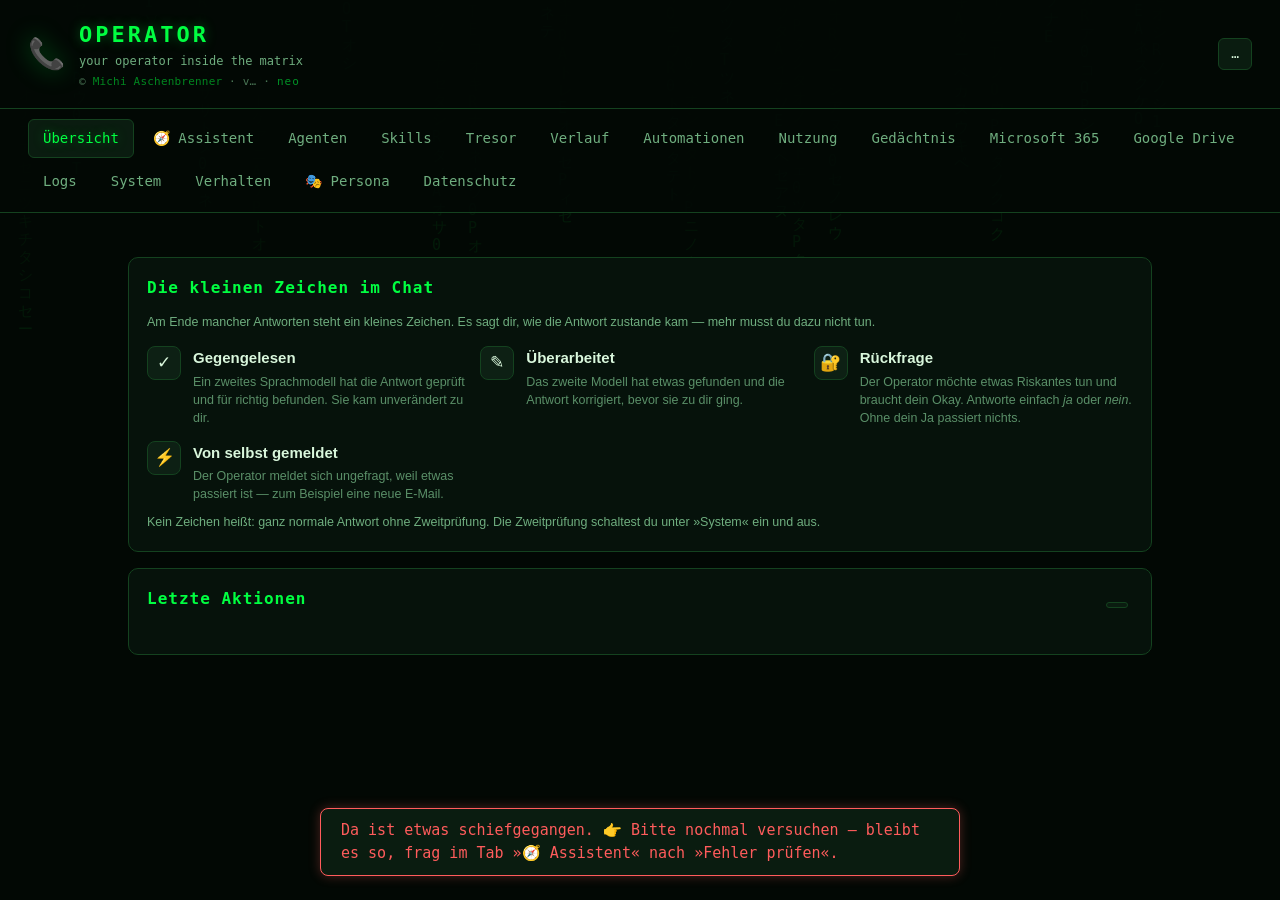
==== dashboard/static/index.html @ d124ad4a "1.8.4: Datenhygiene — Aufbewahrung + keine Gespraechsinhalte im Protokoll (#18) retention.py (stdlib" ====
<!DOCTYPE html>
<html lang="de">
<head>
<meta charset="utf-8">
<meta name="viewport" content="width=device-width, initial-scale=1">
<title>Operator Dashboard</title>
<link rel="stylesheet" href="style.css">
</head>
<body>
<canvas id="rain"></canvas>
<header>
  <div class="brand">
    <span class="logo">📞</span>
    <div><h1>Operator</h1><p class="sub">your operator inside the matrix</p>
      <p class="attribution" title="Urheber — fester Bestandteil dieser Software">© <strong>Michi Aschenbrenner</strong> · <span id="app-version">v…</span> · <span class="neo">neo</span></p></div>
  </div>
  <div id="listener-badge" class="badge">…</div>
</header>

<nav id="tabs">
  <button data-tab="overview" class="active">Übersicht</button>
  <button data-tab="assistant">🧭 Assistent</button>
  <button data-tab="agents">Agenten</button>
  <button data-tab="skills">Skills</button>
  <button data-tab="vault">Tresor</button>
  <button data-tab="sessions">Verlauf</button>
  <button data-tab="cron">Automationen</button>
  <button data-tab="usage">Nutzung</button>
  <button data-tab="memory">Gedächtnis</button>
  <button data-tab="m365">Microsoft 365</button>
  <button data-tab="google">Google Drive</button>
  <button data-tab="logs">Logs</button>
  <button data-tab="system">System</button>
  <button data-tab="verhalten">Verhalten</button>
  <button data-tab="persona">🎭 Persona</button>
  <button data-tab="privacy">Datenschutz</button>
</nav>

<main>
  <section id="tab-overview" class="tab active">
    <div id="update-banner"></div>
    <div class="tiles" id="overview-tiles"></div>
    <div class="card" id="marks-card">
      <h2>Die kleinen Zeichen im Chat</h2>
      <p class="small">Am Ende mancher Antworten steht ein kleines Zeichen. Es sagt dir, wie die
        Antwort zustande kam — mehr musst du dazu nicht tun.</p>
      <div class="marks">
        <div><span class="mark">✓</span><div><strong>Gegengelesen</strong>
          <span class="small">Ein zweites Sprachmodell hat die Antwort geprüft und für richtig
          befunden. Sie kam unverändert zu dir.</span></div></div>
        <div><span class="mark">✎</span><div><strong>Überarbeitet</strong>
          <span class="small">Das zweite Modell hat etwas gefunden und die Antwort korrigiert,
          bevor sie zu dir ging.</span></div></div>
        <div><span class="mark">🔐</span><div><strong>Rückfrage</strong>
          <span class="small">Der Operator möchte etwas Riskantes tun und braucht dein Okay.
          Antworte einfach <em>ja</em> oder <em>nein</em>. Ohne dein Ja passiert nichts.</span></div></div>
        <div><span class="mark">⚡</span><div><strong>Von selbst gemeldet</strong>
          <span class="small">Der Operator meldet sich ungefragt, weil etwas passiert ist —
          zum Beispiel eine neue E-Mail.</span></div></div>
      </div>
      <p class="small muted">Kein Zeichen heißt: ganz normale Antwort ohne Zweitprüfung.
        Die Zweitprüfung schaltest du unter »System« ein und aus.</p>
    </div>
    <div class="card"><div class="row-between"><h2>Letzte Aktionen</h2><span id="audit-integrity" class="pill"></span></div><div id="audit-list" class="mono small"></div></div>
  </section>

  <section id="tab-assistant" class="tab">
    <div class="card" style="display:flex;flex-direction:column;height:70vh;max-height:660px">
      <div class="row-between">
        <h2 style="margin:0">🧭 Einrichtungs-Assistent</h2>
        <button class="ghost" onclick="asstReset()">Neu starten</button>
      </div>
      <p class="hint" style="margin:4px 0 8px">Fragt, erklärt und richtet ein — auf Basis des Live-Zustands. Ändernde Aktionen führst du per Klick aus; Passwörter/Keys nur über sichere Formulare, nie im Chat.</p>
      <div id="asst-log" style="flex:1;overflow-y:auto;padding:4px 2px;display:flex;flex-direction:column;gap:10px"></div>
      <div style="display:flex;gap:8px;margin-top:10px">
        <input id="asst-input" placeholder="z. B. »prüf ob Kimi läuft« oder »veröffentliche coder«" onkeydown="if(event.key==='Enter')asstSend()" style="flex:1">
        <button class="primary" id="asst-send" onclick="asstSend()">Senden</button>
      </div>
    </div>
  </section>

  <section id="tab-agents" class="tab">
    <div class="row-between">
      <h2>Agenten</h2>
      <button class="primary" onclick="editAgent(null)">+ Neuer Agent</button>
    </div>
    <p class="hint">Agenten sind Spezial-Helfer deines Operators — einer recherchiert, einer
    schreibt Texte, einer kümmert sich um Server. Der Operator gibt Aufgaben automatisch an
    den passenden Helfer weiter. Mit <strong>„Als Bot veröffentlichen"</strong> bekommt ein
    Agent eine eigene Nummer im Matrix: Du kannst ihm dann direkt schreiben, wie einem
    eigenen Kontakt.</p>
    <div id="agent-list"></div>
    <div id="agent-editor" class="card hidden"></div>
  </section>

  <section id="tab-skills" class="tab">
    <div class="row-between">
      <h2>Skills</h2>
      <div style="display:flex;gap:8px">
        <button class="ghost" onclick="showSkillImport()">⬇ Aus URL importieren</button>
        <button class="primary" onclick="editSkill(null)">+ Neuer Skill</button></div>
    </div>
    <p class="hint">Ein Skill ist eine <strong>gespeicherte Fähigkeit</strong> — eine
    Schritt-für-Schritt-Anleitung, die dein Operator ab sofort beherrscht. Beispiel: „Pi-Status
    prüfen" oder „Wochenbericht schreiben". Das Beste: Dein Operator <strong>lernt selbst
    dazu</strong>. Bittest du ihn öfter um dasselbe, merkt er das und macht daraus einen Skill —
    entweder direkt (er sagt dir Bescheid) oder als Vorschlag hier unten, den du erst
    freigibst.<br><span class="small">Deine eigenen Skills sind geschützt: Was du hier anlegst
    oder bearbeitest, verändert der Operator nie von allein — er macht höchstens einen
    Verbesserungs-Vorschlag.</span></p>
    <div id="skill-proposals"></div>
    <div id="skill-import" class="card hidden"></div>
    <div id="skill-list"></div>
    <div id="skill-editor" class="card hidden"></div>
  </section>

  <section id="tab-vault" class="tab">
    <h2>Tresor</h2>
    <p class="hint">Hier bewahrst du Passwörter und Zugangsdaten für deinen Operator auf —
    <strong>verschlüsselt auf deinem Mac</strong>. Das Besondere: Dein Operator bekommt die
    Passwörter <strong>nie zu sehen</strong>. Er benutzt nur Platzhalter wie
    <span class="mono">{{tresor:name}}</span> — das echte Passwort wird erst im letzten
    Moment eingesetzt und sofort wieder aus allen Antworten und Protokollen entfernt.<br>
    <span class="small">Gesichert durch dein Master-Passwort (musst du nach jedem
    Mac-Neustart einmal eingeben) und einen Wiederherstellungsschlüssel für den Notfall.</span></p>
    <div id="vault-content"></div>
  </section>

  <section id="tab-m365" class="tab">
    <h2>Microsoft 365</h2>
    <div id="m365-content"></div>
    <pre id="m365-log" class="mono small hidden"></pre>
  </section>

  <section id="tab-google" class="tab">
    <h2>Google Drive</h2>
    <div id="google-content"></div>
  </section>

  <section id="tab-sessions" class="tab">
    <h2>Verlauf</h2>
    <p class="hint">Jede Antwort deines Operators wird hier gespeichert — mit Dauer und
    Verbrauch. Tippe einfach ein Wort ins Suchfeld, um alte Gespräche wiederzufinden.</p>
    <input type="text" id="sess-q" placeholder="Suche… (z. B. „Backup“ oder „Mail“)" oninput="loadSessions()">
    <div id="sess-list"></div>
  </section>

  <section id="tab-cron" class="tab">
    <div class="row-between"><h2>Automationen</h2>
      <button class="primary" onclick="editCron(null)">+ Neue Automation</button></div>
    <p class="hint">Dein Operator kann Dinge von allein tun — jeden Tag, jede Woche, wann du
    willst. Beispiel: „Jeden Morgen um 7: Fasse meine neuen Mails zusammen." Die Antwort
    kommt wie immer in deinen Matrix-Chat.<br>
    <span class="small">Der Zeitplan hat 5 Felder: Minute, Stunde, Tag, Monat, Wochentag.
    <span class="mono">0 7 * * *</span> heißt „jeden Tag um 7:00" ·
    <span class="mono">0 7 * * 1-5</span> heißt „Montag bis Freitag um 7:00" ·
    <span class="mono">*</span> heißt „egal/immer".</span></p>
    <div id="cron-list"></div>
    <div id="cron-editor" class="card hidden"></div>
    <div class="row-between" style="margin-top:22px"><h2>⚡ Ereignis-Regeln</h2>
      <button class="primary" onclick="editTrigger(null)">+ Neue Regel</button></div>
    <p class="hint">Dein Operator meldet sich <strong>von selbst</strong>, wenn etwas passiert —
    z. B. eine wichtige Mail eintrifft oder ein n8n-Workflow anschlägt. Eine Regel legt fest,
    welche Quelle das darf und was der Operator dann tun soll.<br>
    <span class="small">Anbindung: dein n8n (oder ein Skript) ruft
    <span class="mono">POST /api/trigger</span> mit <span class="mono">{source, summary}</span>
    und dem Dashboard-Token auf. Ohne passende aktive Regel wird nichts angenommen;
    max. 6 Ereignisse/Stunde je Quelle.</span></p>
    <div id="trigger-list"></div>
    <div id="trigger-editor" class="card hidden"></div>
  </section>

  <section id="tab-usage" class="tab">
    <h2>Nutzung</h2>
    <p class="hint">Dein Operator läuft über dein Claude-Abo — es kostet also <strong>nie extra
    Geld</strong>. Aber das Abo hat eine Mengen-Grenze, die sich etwa alle 5 Stunden erneuert.
    Hier siehst du, wie viel dein Operator davon verbraucht. Sind die Balken sehr hoch und
    Claude antwortet auch dir selbst langsamer, hilft: kurz warten.</p>
    <div class="tiles" id="usage-tiles"></div>
    <div class="card"><h2>Letzte 24 Stunden (Läufe je Stunde)</h2><div id="usage-24h"></div></div>
    <div class="card"><h2>Letzte 7 Tage (Läufe je Tag)</h2><div id="usage-7d"></div></div>
  </section>

  <section id="tab-memory" class="tab">
    <div class="row-between"><h2>Gedächtnis</h2></div>
    <p class="hint">Hier merkt sich dein Operator Fakten über dich — dauerhaft. Wenn du ihm
    im Chat etwas Wichtiges erzählst, speichert er es hier selbst ab. Du kannst auch direkt
    etwas eintragen oder Falsches löschen. Bei jeder Frage sucht er automatisch die
    passenden Fakten heraus.</p>
    <div class="card">
      <label>Neuen Fakt speichern (ein ganzer Satz, der für sich allein verständlich ist)</label>
      <input type="text" id="mem-new" placeholder="z. B.: Michis Lieblings-Editor ist VS Code">
      <button class="primary" onclick="addMemory()">Speichern</button>
    </div>
    <input type="text" id="mem-q" placeholder="Gedächtnis durchsuchen…" oninput="loadMemory()">
    <div id="mem-list"></div>
  </section>

  <section id="tab-logs" class="tab">
    <div class="row-between"><h2>Logs</h2>
      <div style="display:flex;gap:8px">
        <select id="log-file" onchange="loadLogs()"><option value="listener">Listener</option><option value="dashboard">Dashboard</option></select>
        <label class="switch"><input type="checkbox" id="log-errors" onchange="loadLogs()">nur Fehler</label>
      </div></div>
    <pre id="log-view" class="mono small">…</pre>
  </section>

  <section id="tab-system" class="tab">
    <h2>System</h2>
    <div class="card"><h2>Backups</h2>
      <p class="hint">Sichert Konfiguration, Agenten, Gedächtnis, Verlauf und verschlüsselte Tokens nach ~/OperatorBackups (ohne venv/Logs). Wiederherstellung entpackt zur Prüfung — überschreibt nie automatisch.<br>
      <span class="small">Der <strong>Passwort-Tresor ist voll portabel</strong> (Master-Passwort genügt). Die Dienst-Anbindungen (Google/M365/n8n/Matrix) hängen bewusst am Schlüsselbund und werden auf einem neuen Mac in wenigen Klicks neu verbunden — das schützt deine Tokens.</span></p>
      <button class="primary" onclick="createBackup()">Backup jetzt erstellen</button>
      <div id="backup-list" style="margin-top:12px"></div></div>
    <div class="card"><h2>n8n verbinden</h2>
      <p class="hint">Wenn du einen <strong>n8n-Server</strong> hast (deine Automatisierungs-Zentrale),
      kann dein Operator ihn direkt steuern: Workflows ansehen, ein- und ausschalten, Läufe und
      Fehler prüfen, Webhooks anstoßen. Nur zwei Angaben nötig — den API-Key erzeugst du in n8n
      unter <span class="mono">Settings › n8n API › Create an API key</span>.</p>
      <div id="n8n-content"></div></div>
    <div class="card"><h2>Modelle &amp; Provider</h2>
      <p class="hint">Standard ist <strong>Claude</strong> (dein Abo, voller Werkzeugkasten). Zusätzlich
      kannst du <strong>andere Sprachmodelle</strong> anbinden — einzelne Agenten nutzen sie dann für
      Text/Recherche (ohne Werkzeuge): <strong>Ollama</strong> (lokal, privat), <strong>OpenAI</strong>,
      <strong>Azure</strong>. Optional ein <strong>Claude-API-Key</strong> als automatische Reserve, wenn
      das Abo am Limit ist.</p>
      <div id="models-content"></div></div>
    <div class="card"><h2>MCP-Server</h2>
      <p class="hint">⚠️ MCP-Server sind Programme mit eigenen Rechten, die dein Operator als Werkzeuge nutzen kann. Nur Quellen hinzufügen, denen du vertraust.</p>
      <div id="mcp-list"></div>
      <div style="display:grid;grid-template-columns:1fr 1fr;gap:10px;margin-top:10px">
        <div><label>Name</label><input type="text" id="mcp-name"></div>
        <div><label>Kommando ODER URL</label><input type="text" id="mcp-target" placeholder="npx server-xyz  |  https://…"></div>
      </div>
      <button class="ghost" onclick="addMcp()">MCP-Server hinzufügen</button></div>
  </section>

  <section id="tab-verhalten" class="tab">
    <h2>Verhalten des Operators</h2>
    <p class="hint">Wird bei jeder Nachricht frisch geladen — Änderungen wirken sofort. Vor jedem Speichern wird ein Backup (.bak) angelegt.</p>
    <textarea id="verhalten-text" rows="24" class="mono"></textarea>
    <button class="primary" onclick="saveVerhalten()">Speichern</button>
  </section>

  <section id="tab-persona" class="tab">
    <h2>🎭 Persona & Profil</h2>
    <p class="hint">Hier bestimmst du, <strong>wie</strong> dein Operator auftritt und <strong>wen</strong> er bedient.
      Alles ist sichtbar, jederzeit änderbar und löschbar — nichts Verstecktes. Wirkt ab der nächsten Nachricht.</p>
    <div style="display:grid;grid-template-columns:1fr 1fr;gap:16px">
      <div class="card" style="padding:14px 16px">
        <strong>Auftreten des Operators</strong>
        <div style="display:grid;grid-template-columns:1fr 1fr;gap:8px;margin-top:8px">
          <div><label>Name</label><input id="pn-name"></div>
          <div><label>Geschlechts-Präsentation</label><select id="pn-gender"></select></div>
          <div><label>Ton</label><select id="pn-tone"></select></div>
          <div><label>Ansprache</label><select id="pn-formality"></select></div>
          <div><label>Humor</label><select id="pn-humor"></select></div>
          <div><label>Antwortlänge</label><select id="pn-verbosity"></select></div>
        </div>
        <label class="switch" style="margin-top:8px"><input type="checkbox" id="pn-emoji"> Emojis verwenden</label>
        <label style="margin-top:8px">In einem Satz: So soll sich dein Operator anfühlen</label>
        <textarea id="pn-soul" rows="2" placeholder="z. B. ruhig, klar, mit trockenem Humor"></textarea>
        <button class="primary" style="margin-top:10px" onclick="savePersona()">Persona speichern</button>
      </div>
      <div class="card" style="padding:14px 16px">
        <strong>Über dich (Profil)</strong>
        <div style="display:grid;grid-template-columns:1fr 1fr;gap:8px;margin-top:8px">
          <div><label>Wie soll ich dich ansprechen?</label><input id="pf-name"></div>
          <div><label>Pronomen</label><input id="pf-pronouns" placeholder="z. B. er/ihm"></div>
          <div><label>Rolle</label><input id="pf-role"></div>
          <div><label>Sprache</label><input id="pf-language"></div>
        </div>
        <label>Kontext (woran arbeitest du?)</label><input id="pf-work">
        <label>Interessen (mit Komma)</label><input id="pf-interests">
        <label>Wie magst du die Kommunikation?</label><input id="pf-comm" placeholder="z. B. kurz & direkt, keine Floskeln">
        <label>Grenzen — was soll ich NIE tun? (mit Komma)</label><input id="pf-boundaries">
        <div style="display:flex;gap:10px;margin-top:10px">
          <button class="primary" onclick="saveProfil()">Profil speichern</button>
          <button class="ghost" onclick="deleteProfil()">Profil löschen</button>
        </div>
      </div>
    </div>
    <div class="card" style="padding:14px 16px;margin-top:16px">
      <strong>🔎 So klingt dein Operator</strong>
      <p class="hint" style="margin:4px 0">Genau dieser Text fließt in den Prompt — nichts darüber hinaus.</p>
      <pre id="pn-preview" class="mono" style="white-space:pre-wrap;background:#0009;padding:10px;border-radius:6px;margin:0">(noch nichts gesetzt)</pre>
    </div>
  </section>

  <section id="tab-privacy" class="tab">
    <h2>Datenschutz — was liegt wo?</h2>
    <div id="pii-box"></div>
    <div class="card" id="retention-card">
      <h2>Wie lange bleiben deine Daten?</h2>
      <p class="small">Alles bleibt auf deinem Rechner — und wird automatisch gelöscht, sobald
        es nicht mehr gebraucht wird. Du musst dich um nichts kümmern.</p>
      <div id="retention-list"></div>
      <div class="row" style="margin-top:12px;gap:10px">
        <button class="ghost" onclick="retentionNow()">Jetzt aufräumen</button>
        <button class="ghost" onclick="retentionExport()">Meine Daten exportieren</button>
        <button class="danger" onclick="retentionWipe()">Verlauf komplett löschen</button>
      </div>
      <p class="small muted" id="retention-last"></p>
    </div>
    <div id="privacy-tables"></div>
  </section>
</main>
<div id="toast" class="hidden"></div>
<script src="app.js"></script>
</body>
</html>
---- dashboard/static/style.css ----
/* Operator — Matrix-Design (grün auf schwarz, Terminal-Glow, Code-Regen) */
:root {
  --bg: #030905; --panel: #06120b; --panel2: #0a1c10; --border: #14421f;
  --text: #d9f7dc; --muted: #6fae7f; --accent: #00ff41; --accent-dim: #00c92e;
  --green: #00ff41; --amber: #ffd166; --red: #ff5c5c;
  --glow: 0 0 12px rgba(0, 255, 65, .35);
}
* { box-sizing: border-box; margin: 0; }
body { background: var(--bg); color: var(--text); font: 15px/1.55 -apple-system, "Segoe UI", sans-serif; }
#rain { position: fixed; inset: 0; z-index: -1; opacity: .07; }
header { display: flex; justify-content: space-between; align-items: center; padding: 18px 28px; border-bottom: 1px solid var(--border); background: rgba(3, 9, 5, .82); }
.brand { display: flex; gap: 14px; align-items: center; }
.logo { font-size: 30px; filter: drop-shadow(var(--glow)); }
h1 { font-size: 22px; letter-spacing: 3px; font-family: ui-monospace, "SF Mono", Menlo, monospace; color: var(--accent); text-shadow: var(--glow); text-transform: uppercase; }
.sub { color: var(--muted); font-size: 12px; font-family: ui-monospace, Menlo, monospace; }
h2 { font-size: 16px; margin-bottom: 12px; font-family: ui-monospace, Menlo, monospace; letter-spacing: 1px; color: var(--accent); }
nav { display: flex; gap: 4px; padding: 10px 28px; border-bottom: 1px solid var(--border); flex-wrap: wrap; background: rgba(3, 9, 5, .82); }
nav button { background: none; border: 1px solid transparent; color: var(--muted); padding: 8px 14px; border-radius: 6px; cursor: pointer; font-size: 14px; font-family: ui-monospace, Menlo, monospace; }
nav button.active { background: var(--panel2); color: var(--accent); border-color: var(--border); text-shadow: var(--glow); }
nav button:hover { color: var(--text); }
main { padding: 24px 28px; max-width: 1080px; margin: 0 auto; }
.tab { display: none; }
.tab.active { display: block; animation: fadein .25s ease; }
@keyframes fadein { from { opacity: 0; transform: translateY(4px); } to { opacity: 1; } }
.tiles { display: grid; grid-template-columns: repeat(auto-fill, minmax(220px, 1fr)); gap: 14px; margin-bottom: 20px; }
.tile { background: var(--panel); border: 1px solid var(--border); border-radius: 10px; padding: 16px; }
.tile .k { font-size: 26px; font-weight: 700; font-family: ui-monospace, Menlo, monospace; color: var(--accent); text-shadow: var(--glow); }
.tile .l { color: var(--muted); font-size: 13px; }
.tile.ok { border-left: 3px solid var(--green); }
.tile.warn { border-left: 3px solid var(--amber); }
.tile.err { border-left: 3px solid var(--red); }
.tile.err .k { color: var(--red); text-shadow: 0 0 12px rgba(255, 92, 92, .4); }
.card { background: var(--panel); border: 1px solid var(--border); border-radius: 10px; padding: 18px; margin-bottom: 16px; }
.badge { padding: 5px 12px; border-radius: 6px; font-size: 13px; background: var(--panel2); border: 1px solid var(--border); font-family: ui-monospace, Menlo, monospace; }
.badge.ok { color: var(--green); text-shadow: var(--glow); }
.badge.err { color: var(--red); }
.row-between { display: flex; justify-content: space-between; align-items: center; margin-bottom: 12px; }
.agent-row { display: flex; justify-content: space-between; align-items: center; background: var(--panel); border: 1px solid var(--border); border-radius: 10px; padding: 14px 18px; margin-bottom: 10px; }
.agent-row:hover { border-color: var(--accent-dim); }
.agent-row .meta { color: var(--muted); font-size: 13px; }
.pill { display: inline-block; background: var(--panel2); border: 1px solid var(--border); border-radius: 4px; padding: 2px 10px; font-size: 12px; margin-right: 5px; color: var(--muted); font-family: ui-monospace, Menlo, monospace; }
.pill.model { color: var(--accent); }
.pill.published { color: var(--green); }
button { font: inherit; }
.primary { background: var(--accent); color: #021204; border: none; padding: 10px 20px; border-radius: 6px; cursor: pointer; font-weight: 700; font-family: ui-monospace, Menlo, monospace; box-shadow: var(--glow); }
.primary:hover { background: #4dff7c; }
.ghost { background: var(--panel2); color: var(--text); border: 1px solid var(--border); padding: 8px 14px; border-radius: 6px; cursor: pointer; }
.ghost:hover { border-color: var(--accent-dim); color: var(--accent); }
.danger { background: none; border: 1px solid var(--red); color: var(--red); padding: 8px 14px; border-radius: 6px; cursor: pointer; }
input[type=text], input[type=password], textarea, select { width: 100%; background: #04100a; color: var(--text); border: 1px solid var(--border); border-radius: 6px; padding: 10px 12px; font: inherit; margin: 4px 0 12px; caret-color: var(--accent); }
input:focus, textarea:focus, select:focus { outline: none; border-color: var(--accent-dim); box-shadow: 0 0 8px rgba(0, 255, 65, .2); }
label { color: var(--muted); font-size: 13px; }
.mono { font-family: ui-monospace, "SF Mono", Menlo, monospace; font-size: 13px; }
.small { font-size: 12.5px; color: var(--muted); }
.hidden { display: none !important; }
.hint { color: var(--muted); font-size: 13.5px; margin-bottom: 10px; line-height: 1.6; }
.stepbox { background: var(--panel2); border: 1px solid var(--border); border-left: 3px solid var(--accent); border-radius: 8px; padding: 14px 18px; margin: 10px 0 16px; }
.stepbox .stepline { display: flex; gap: 12px; margin: 8px 0; align-items: baseline; }
.stepbox .num { color: var(--accent); font-family: ui-monospace, Menlo, monospace; font-weight: 700; text-shadow: var(--glow); min-width: 22px; }
.svc { display: flex; justify-content: space-between; align-items: center; padding: 12px 0; border-bottom: 1px solid var(--border); }
.svc:last-child { border-bottom: none; }
.svc .name { font-weight: 600; }
.svc .note { color: var(--muted); font-size: 12px; }
.toggles { display: flex; gap: 18px; }
.switch { display: flex; align-items: center; gap: 7px; font-size: 13px; color: var(--muted); cursor: pointer; }
.switch input { appearance: none; width: 38px; height: 22px; background: #04100a; border: 1px solid var(--border); border-radius: 99px; position: relative; cursor: pointer; transition: .15s; }
.switch input:checked { background: var(--accent-dim); box-shadow: var(--glow); }
.switch input::after { content: ""; position: absolute; top: 2px; left: 2px; width: 16px; height: 16px; border-radius: 50%; background: #9fdcae; transition: .15s; }
.switch input:checked::after { left: 18px; background: #021204; }
.switch input:disabled { opacity: .3; cursor: not-allowed; }
.steps li { margin: 8px 0 8px 6px; }
#toast { position: fixed; bottom: 24px; left: 50%; transform: translateX(-50%); background: var(--panel2); border: 1px solid var(--accent-dim); box-shadow: var(--glow); padding: 10px 20px; border-radius: 8px; z-index: 9; font-family: ui-monospace, Menlo, monospace; }
#toast.err { border-color: var(--red); color: var(--red); box-shadow: 0 0 12px rgba(255, 92, 92, .3); }
pre { background: #020803; border: 1px solid var(--border); border-radius: 8px; padding: 14px; overflow-x: auto; white-space: pre-wrap; color: #8fd99b; font-family: ui-monospace, Menlo, monospace; }
a { color: var(--accent); }
table.kv { width: 100%; border-collapse: collapse; }
table.kv td { padding: 6px 8px; border-bottom: 1px solid var(--border); vertical-align: top; }
table.kv td:first-child { color: var(--muted); width: 40%; }
svg rect { fill: var(--accent); }
.ascii-banner { text-align: center; padding: 18px 0 8px; animation: banner-in .4s ease; }
.ascii-banner pre { display: inline-block; text-align: left; background: none; border: none; font-size: 14px; line-height: 1.15; padding: 0; overflow: visible; }
.ascii-banner.ok pre { color: var(--accent); text-shadow: 0 0 14px rgba(0, 255, 65, .55); }
.ascii-banner.err pre { color: var(--red); text-shadow: 0 0 14px rgba(255, 92, 92, .55); }
.ascii-banner .cursor { display: inline-block; animation: blink 1s steps(1) infinite; }
.ascii-banner.ok .cursor { color: var(--accent); }
.ascii-banner.err .cursor { color: var(--red); }
@keyframes blink { 50% { opacity: 0; } }
@keyframes banner-in { from { opacity: 0; transform: scale(.92); } to { opacity: 1; } }

/* Tresor: Notfall-Kit */
.kit-key {
  font-size: 22px;
  letter-spacing: 2px;
  text-align: center;
  padding: 18px;
  margin: 12px 0;
  border: 1px dashed var(--accent);
  border-radius: 8px;
  color: var(--accent);
  text-shadow: 0 0 8px rgba(0, 255, 65, 0.5);
  user-select: all;
}

/* Urheber-Kennzeichnung (fester Bestandteil, nicht entfernen) */
.attribution { color: var(--muted); opacity: .66; font-size: 11px; margin-top: 2px;
  font-family: ui-monospace, Menlo, monospace; letter-spacing: .2px; font-weight: 300; }
.attribution strong { color: var(--accent-dim); font-weight: 400; }
.attribution .neo { color: var(--accent); opacity: .85; font-weight: 400; letter-spacing: 1px; }

/* Zeichen-Legende auf der Übersicht (v1.8.1) */
#marks-card .marks { display:grid; grid-template-columns:repeat(auto-fit,minmax(260px,1fr)); gap:14px; margin:14px 0 10px }
#marks-card .marks > div { display:flex; gap:12px; align-items:flex-start }
#marks-card .mark { flex:0 0 34px; height:34px; display:grid; place-items:center; font-size:17px;
  border:1px solid var(--border); border-radius:8px; background:rgba(120,255,170,.06) }
#marks-card .marks strong { display:block; margin-bottom:3px }
#marks-card .marks .small { display:block; line-height:1.45; opacity:.8 }
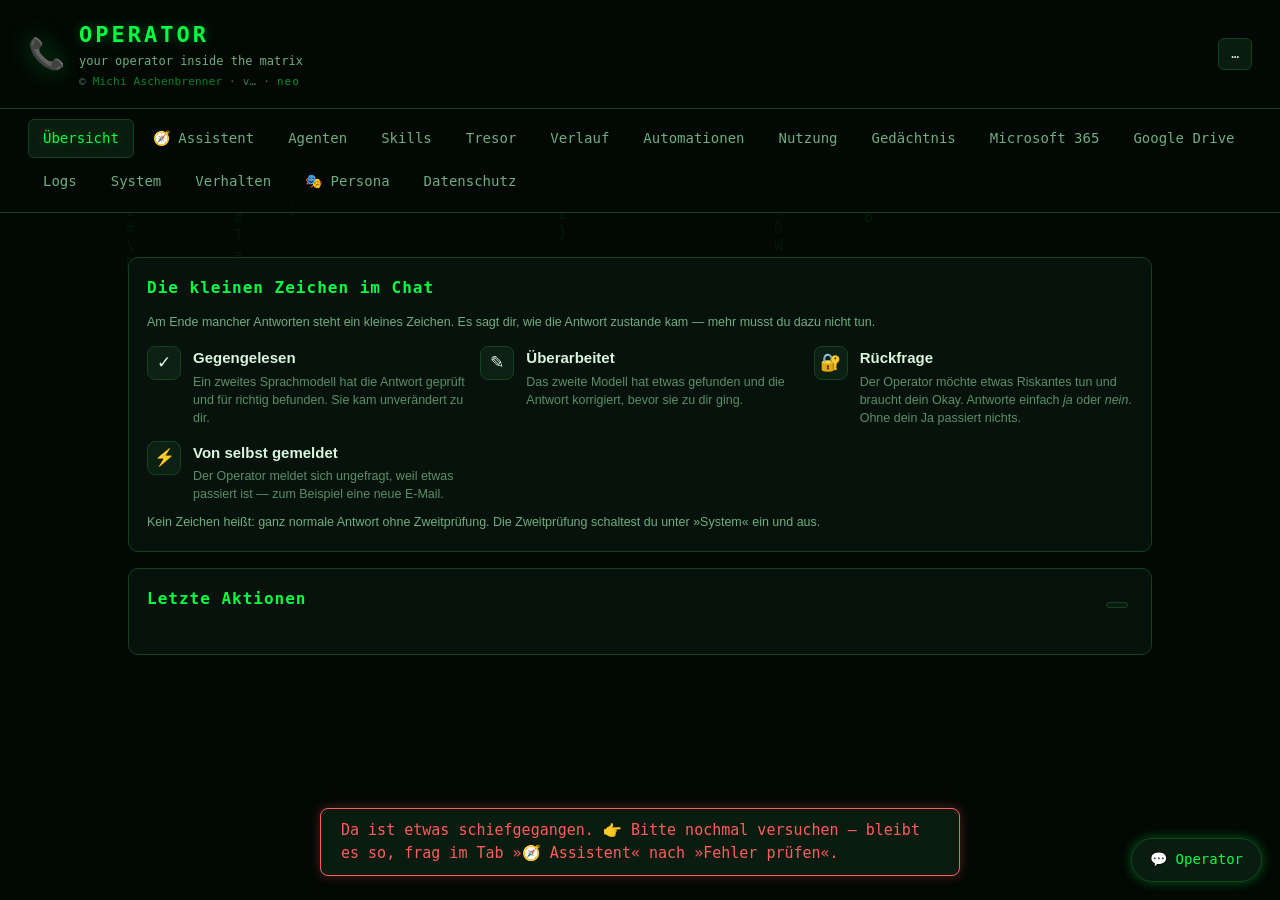
==== commit b198527b: "1.9.0: Operator-Dock — Chat mit dem Operator direkt im Dashboard (#90 Stufe 1, Sync)" ====
--- a/dashboard/static/index.html
+++ b/dashboard/static/index.html
@@ -306,6 +306,28 @@
   </section>
 </main>
 <div id="toast" class="hidden"></div>
+
+<!-- Operator-Dock (#90): derselbe Chat wie auf dem Handy, immer zur Stelle.
+     Nachrichten werden AUSSCHLIESSLICH als Text gerendert (textContent) — nie als HTML. -->
+<button id="dock-toggle" title="Chat mit deinem Operator öffnen (derselbe wie auf dem Handy)">💬 Operator</button>
+<aside id="dock" class="zu" aria-label="Chat mit deinem Operator">
+  <div class="dock-kopf">
+    <span class="dock-titel">💬 Operator</span>
+    <span id="dock-status" class="dock-status">verbinde …</span>
+    <span class="dock-knoepfe">
+      <button id="dock-seite" class="dock-btn" title="Andocken: rechts → links → unten">⇄</button>
+      <button id="dock-zu" class="dock-btn" title="Einklappen (Esc)">✕</button>
+    </span>
+  </div>
+  <p class="dock-hinweis">Das ist dein echter Matrix-Chat — dein Handy zeigt dasselbe.
+    Vom Dashboard Gesendetes erscheint dort mit 🖥️.</p>
+  <div id="dock-verlauf" aria-live="polite"></div>
+  <div class="dock-eingabe">
+    <textarea id="dock-text" rows="1" placeholder="Nachricht an deinen Operator … (Enter sendet)"></textarea>
+    <button id="dock-senden" class="primary">➤</button>
+  </div>
+</aside>
+
 <script src="app.js"></script>
 </body>
 </html>
--- a/dashboard/static/style.css
+++ b/dashboard/static/style.css
@@ -114,3 +114,51 @@
   border:1px solid var(--border); border-radius:8px; background:rgba(120,255,170,.06) }
 #marks-card .marks strong { display:block; margin-bottom:3px }
 #marks-card .marks .small { display:block; line-height:1.45; opacity:.8 }
+
+/* ---------- Operator-Dock (#90): Chat immer zur Stelle ---------- */
+#dock-toggle { position: fixed; right: 18px; bottom: 18px; z-index: 60;
+  background: var(--panel2); color: var(--accent); border: 1px solid var(--border);
+  border-radius: 999px; padding: 10px 18px; cursor: pointer; font-family: ui-monospace, Menlo, monospace;
+  font-size: 14px; box-shadow: var(--glow); }
+#dock-toggle:hover { background: var(--panel); border-color: var(--accent-dim); }
+#dock-toggle.versteckt { display: none; }
+
+#dock { position: fixed; z-index: 70; display: flex; flex-direction: column;
+  background: rgba(4, 14, 8, .97); border: 1px solid var(--border);
+  box-shadow: -6px 0 24px rgba(0, 0, 0, .55), var(--glow); }
+#dock.seite-rechts { top: 0; right: 0; bottom: 0; width: min(400px, 92vw); border-right: none; }
+#dock.seite-links  { top: 0; left: 0; bottom: 0; width: min(400px, 92vw); border-left: none;
+  box-shadow: 6px 0 24px rgba(0, 0, 0, .55), var(--glow); }
+#dock.seite-unten  { left: 0; right: 0; bottom: 0; height: min(45vh, 420px); border-bottom: none;
+  box-shadow: 0 -6px 24px rgba(0, 0, 0, .55), var(--glow); }
+#dock.zu { display: none; }
+
+.dock-kopf { display: flex; align-items: center; gap: 10px; padding: 12px 14px;
+  border-bottom: 1px solid var(--border); background: var(--panel); }
+.dock-titel { font-family: ui-monospace, Menlo, monospace; color: var(--accent);
+  font-weight: 700; letter-spacing: 1px; text-shadow: var(--glow); }
+.dock-status { flex: 1; font-size: 12px; color: var(--muted); font-family: ui-monospace, Menlo, monospace; }
+.dock-status.ok { color: var(--green); }
+.dock-status.warnung { color: var(--amber); }
+.dock-btn { background: none; border: 1px solid var(--border); color: var(--muted);
+  border-radius: 6px; padding: 4px 9px; cursor: pointer; }
+.dock-btn:hover { color: var(--accent); border-color: var(--accent-dim); }
+.dock-hinweis { font-size: 11.5px; color: var(--muted); padding: 8px 14px 0; line-height: 1.5; }
+
+#dock-verlauf { flex: 1; overflow-y: auto; padding: 12px 14px; display: flex;
+  flex-direction: column; gap: 8px; }
+.dock-msg { max-width: 88%; padding: 8px 12px; border-radius: 10px; font-size: 13.5px;
+  line-height: 1.5; white-space: pre-wrap; overflow-wrap: anywhere;
+  border: 1px solid var(--border); }
+.dock-msg.du { align-self: flex-end; background: var(--panel2); border-color: var(--accent-dim);
+  border-bottom-right-radius: 3px; }
+.dock-msg.operator { align-self: flex-start; background: var(--panel);
+  border-bottom-left-radius: 3px; }
+.dock-msg.fremd { align-self: flex-start; background: #200a0a; border-color: var(--red); }
+.dock-msg .dock-meta { display: block; font-size: 10.5px; color: var(--muted);
+  margin-bottom: 3px; font-family: ui-monospace, Menlo, monospace; }
+.dock-msg.fremd .dock-meta { color: var(--red); }
+
+.dock-eingabe { display: flex; gap: 8px; padding: 10px 14px 14px; border-top: 1px solid var(--border); }
+.dock-eingabe textarea { flex: 1; resize: none; margin: 0; max-height: 120px; }
+.dock-eingabe .primary { padding: 8px 16px; align-self: flex-end; }
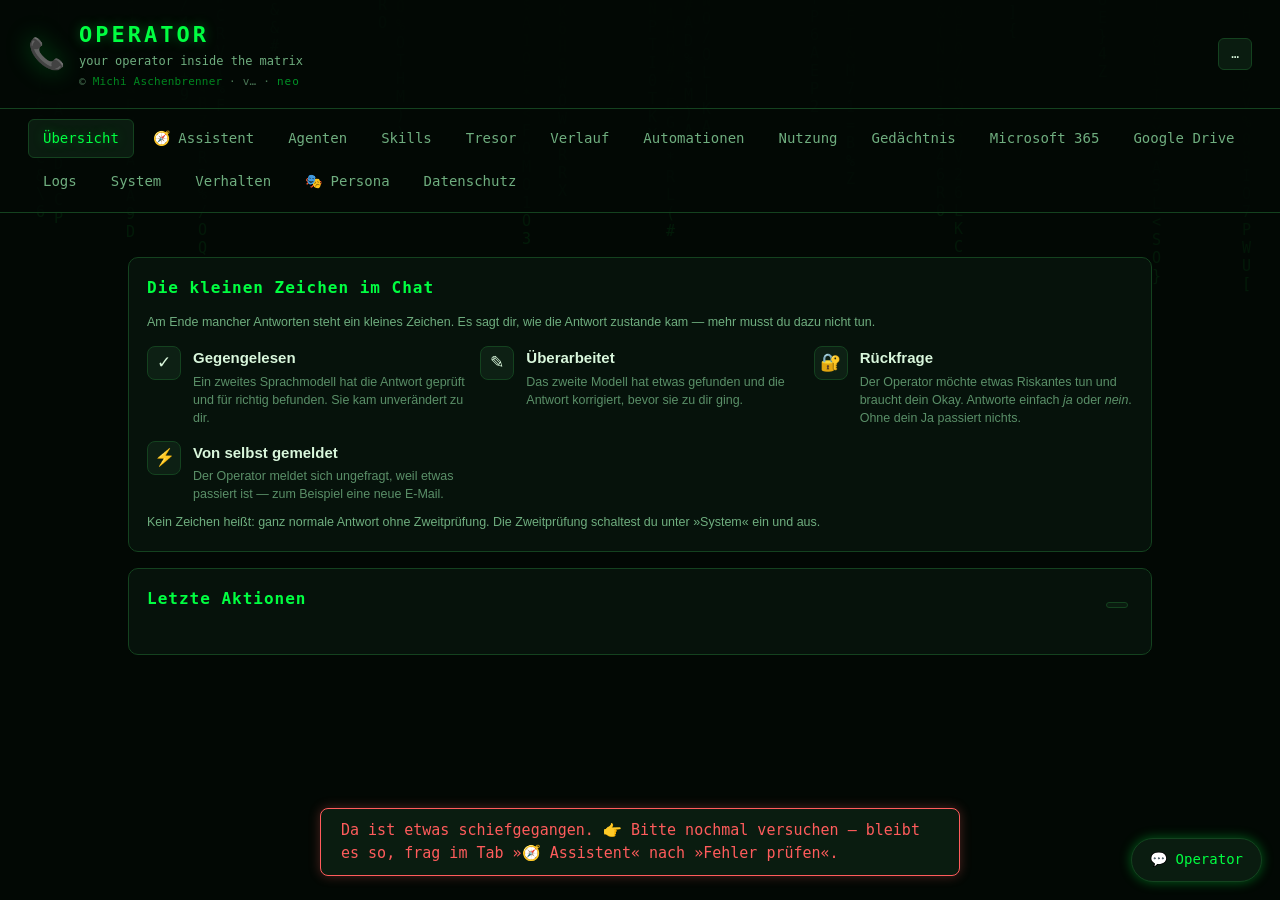
==== commit 37f34805: "1.9.1: 🛰 Satellit — Operator-Chat als eigenes Fenster (Sync)" ====
--- a/dashboard/static/index.html
+++ b/dashboard/static/index.html
@@ -315,6 +315,7 @@
     <span class="dock-titel">💬 Operator</span>
     <span id="dock-status" class="dock-status">verbinde …</span>
     <span class="dock-knoepfe">
+      <button id="dock-satellit" class="dock-btn" title="Als eigenes Fenster öffnen (Satellit) — bleibt auch ohne Dashboard offen">🛰</button>
       <button id="dock-seite" class="dock-btn" title="Andocken: rechts → links → unten">⇄</button>
       <button id="dock-zu" class="dock-btn" title="Einklappen (Esc)">✕</button>
     </span>
@@ -329,5 +330,6 @@
 </aside>
 
 <script src="app.js"></script>
+<script src="dock.js"></script>
 </body>
 </html>
--- a/dashboard/static/style.css
+++ b/dashboard/static/style.css
@@ -162,3 +162,11 @@
 .dock-eingabe { display: flex; gap: 8px; padding: 10px 14px 14px; border-top: 1px solid var(--border); }
 .dock-eingabe textarea { flex: 1; resize: none; margin: 0; max-height: 120px; }
 .dock-eingabe .primary { padding: 8px 16px; align-self: flex-end; }
+
+/* Satellit-Fenster: das Dock füllt das ganze Fenster (dock.html) */
+body.dock-standalone { overflow: hidden; }
+body.dock-standalone #dock { position: fixed; inset: 0; width: auto; height: auto;
+  border: none; box-shadow: none; }
+.dock-autostart { display: flex; gap: 8px; align-items: center; font-size: 12px;
+  color: var(--muted); padding: 8px 14px 0; cursor: pointer; }
+.dock-autostart input { accent-color: var(--accent); }
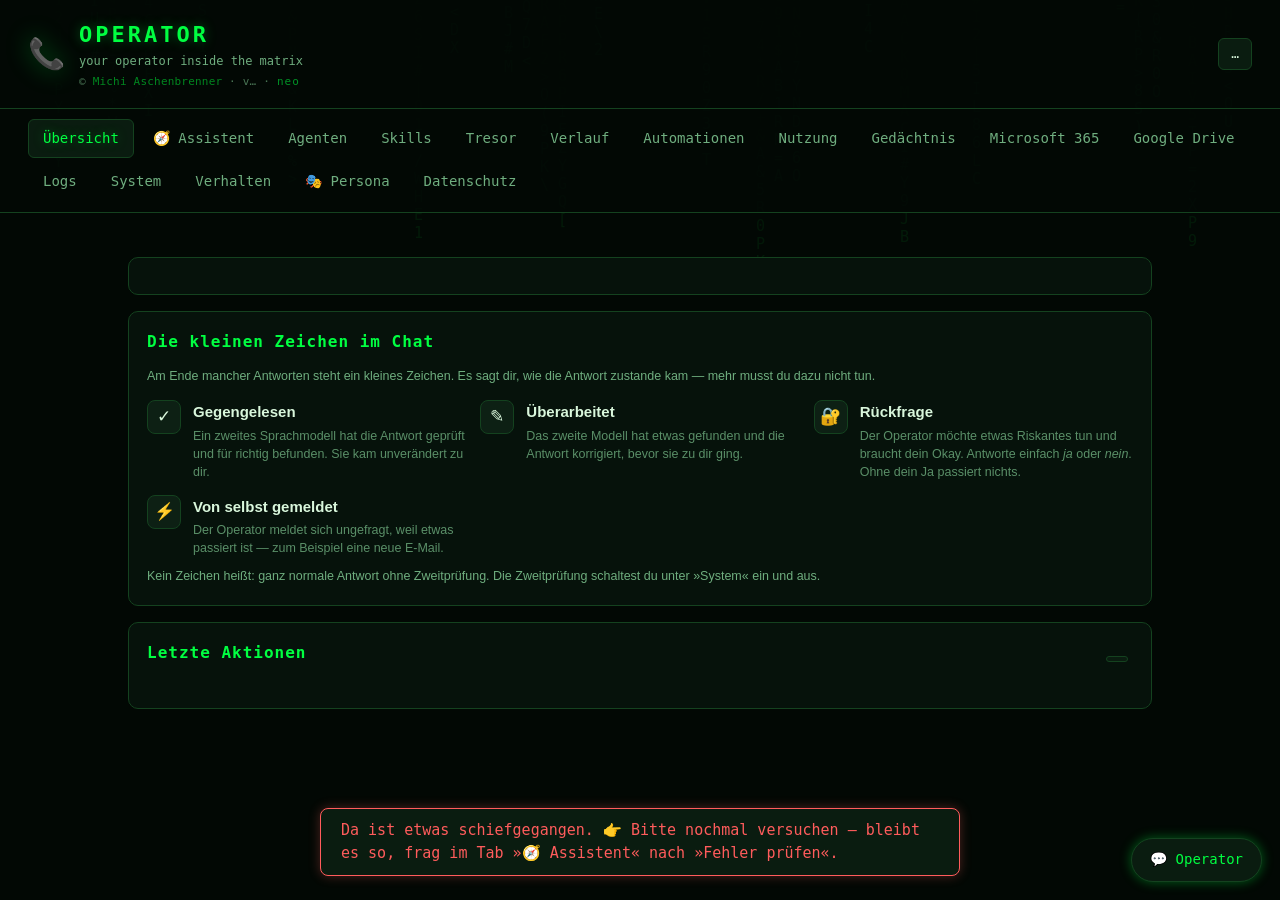
==== commit 20ce9aac: "1.11.0: OS-Sandbox unter jedem Agenten-Lauf (#104 Variante A) (Sync)" ====
--- a/dashboard/static/index.html
+++ b/dashboard/static/index.html
@@ -40,6 +40,7 @@
   <section id="tab-overview" class="tab active">
     <div id="update-banner"></div>
     <div class="tiles" id="overview-tiles"></div>
+    <div class="card" id="sandbox-card"></div>
     <div class="card" id="marks-card">
       <h2>Die kleinen Zeichen im Chat</h2>
       <p class="small">Am Ende mancher Antworten steht ein kleines Zeichen. Es sagt dir, wie die
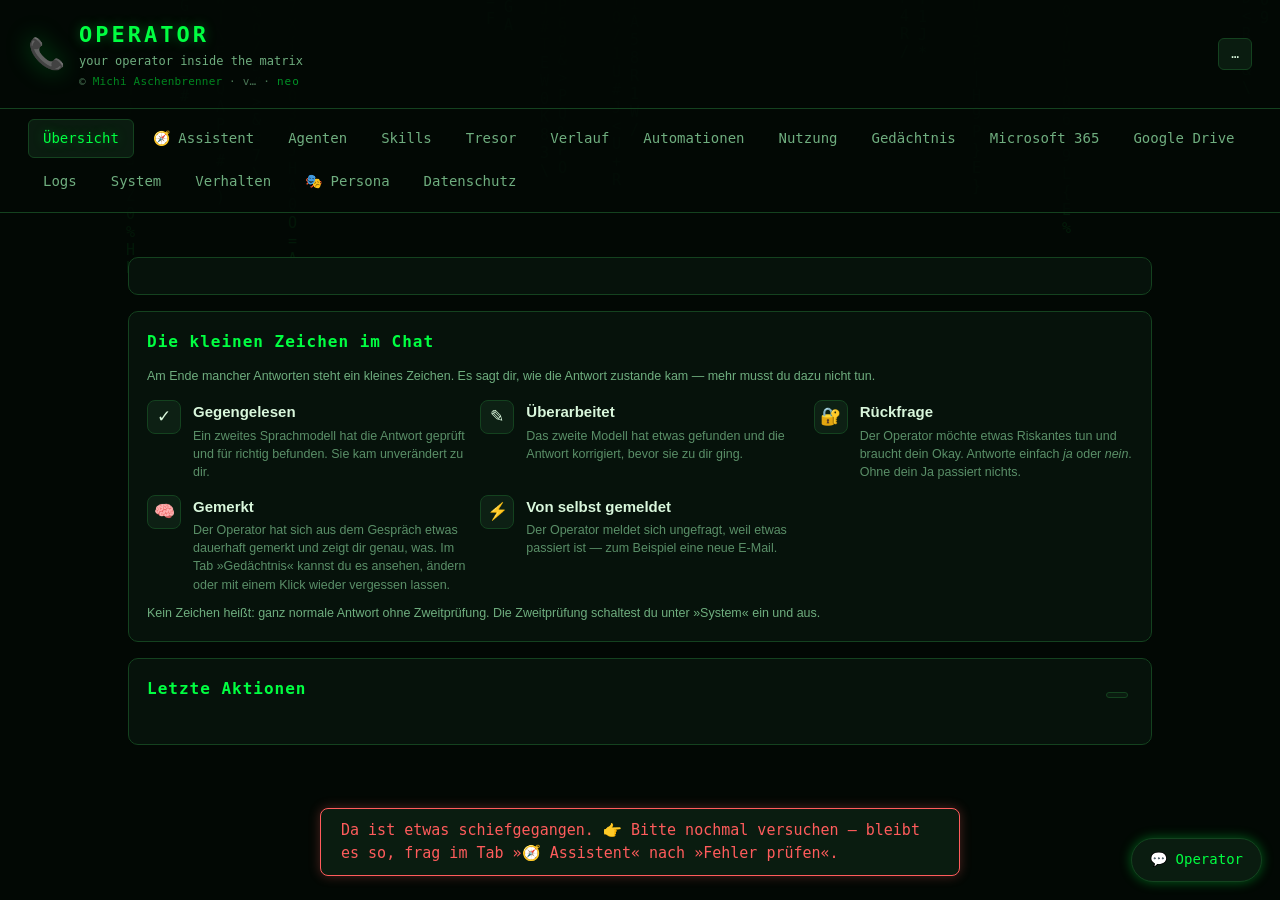
==== commit 4478f23c: "1.13.0: Gedaechtnis — semantische Suche aktiv, automatisches Merken, messbar (Sync)" ====
--- a/dashboard/static/index.html
+++ b/dashboard/static/index.html
@@ -55,6 +55,10 @@
         <div><span class="mark">🔐</span><div><strong>Rückfrage</strong>
           <span class="small">Der Operator möchte etwas Riskantes tun und braucht dein Okay.
           Antworte einfach <em>ja</em> oder <em>nein</em>. Ohne dein Ja passiert nichts.</span></div></div>
+        <div><span class="mark">🧠</span><div><strong>Gemerkt</strong>
+          <span class="small">Der Operator hat sich aus dem Gespräch etwas dauerhaft
+          gemerkt und zeigt dir genau, was. Im Tab »Gedächtnis« kannst du es ansehen,
+          ändern oder mit einem Klick wieder vergessen lassen.</span></div></div>
         <div><span class="mark">⚡</span><div><strong>Von selbst gemeldet</strong>
           <span class="small">Der Operator meldet sich ungefragt, weil etwas passiert ist —
           zum Beispiel eine neue E-Mail.</span></div></div>
@@ -194,6 +198,7 @@
       <button class="primary" onclick="addMemory()">Speichern</button>
     </div>
     <input type="text" id="mem-q" placeholder="Gedächtnis durchsuchen…" oninput="loadMemory()">
+    <div class="card" id="mem-semantik"></div>
     <div id="mem-list"></div>
   </section>
 
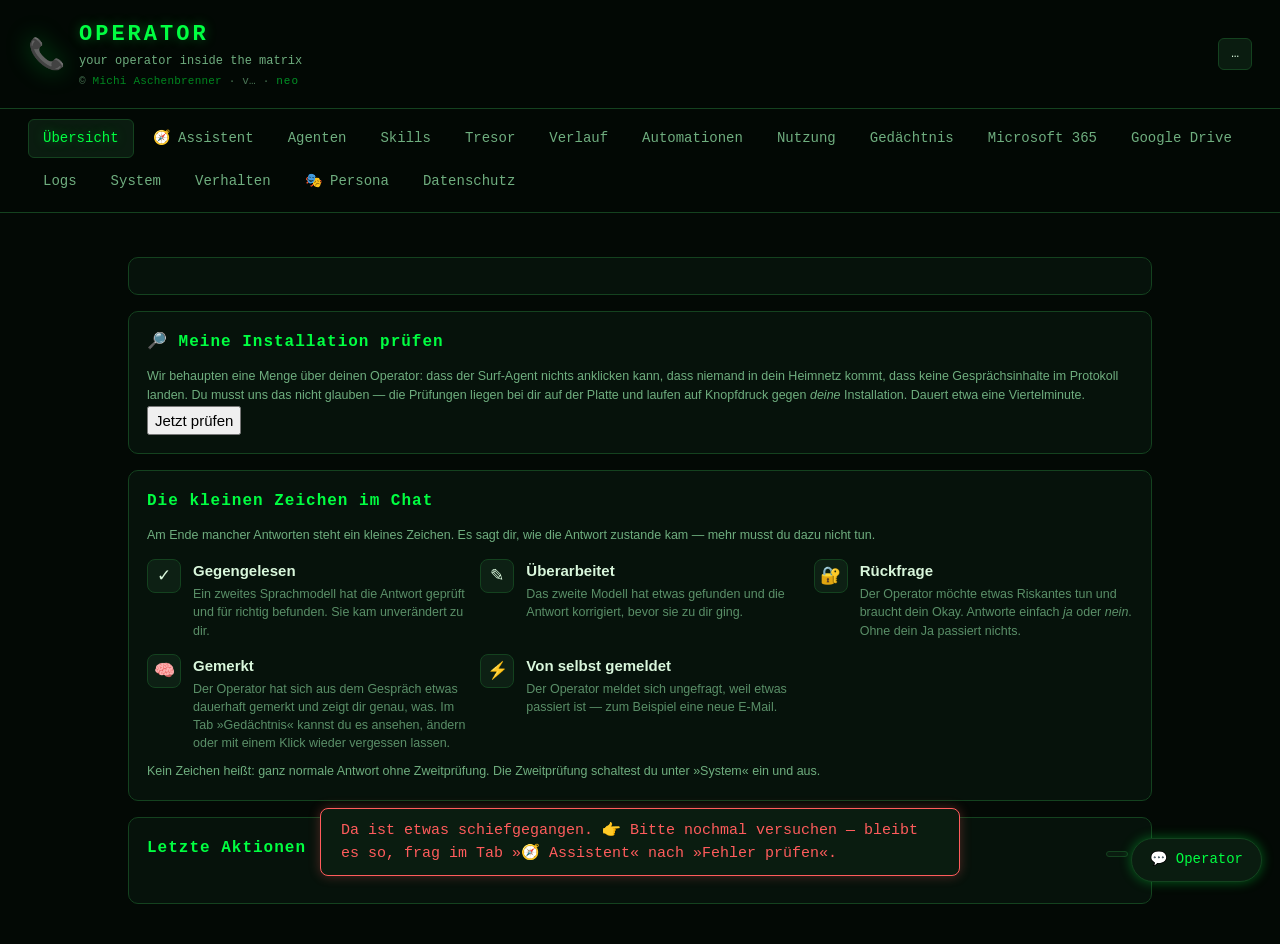
==== commit 1cd592b7: "Block 0: Pruefungen ausliefern (#87), Testisolation (#89), Fassung sichtbar (#131) (1.23.0)" ====
--- a/dashboard/static/index.html
+++ b/dashboard/static/index.html
@@ -41,6 +41,16 @@
     <div id="update-banner"></div>
     <div class="tiles" id="overview-tiles"></div>
     <div class="card" id="sandbox-card"></div>
+    <div class="card" id="selbsttest-card">
+      <h2>🔎 Meine Installation prüfen</h2>
+      <p class="small">Wir behaupten eine Menge über deinen Operator: dass der Surf-Agent nichts
+        anklicken kann, dass niemand in dein Heimnetz kommt, dass keine Gesprächsinhalte im
+        Protokoll landen. Du musst uns das nicht glauben — die Prüfungen liegen bei dir auf der
+        Platte und laufen auf Knopfdruck gegen <em>deine</em> Installation. Dauert etwa eine
+        Viertelminute.</p>
+      <button id="selbsttest-btn">Jetzt prüfen</button>
+      <div id="selbsttest-out" class="small"></div>
+    </div>
     <div class="card" id="marks-card">
       <h2>Die kleinen Zeichen im Chat</h2>
       <p class="small">Am Ende mancher Antworten steht ein kleines Zeichen. Es sagt dir, wie die
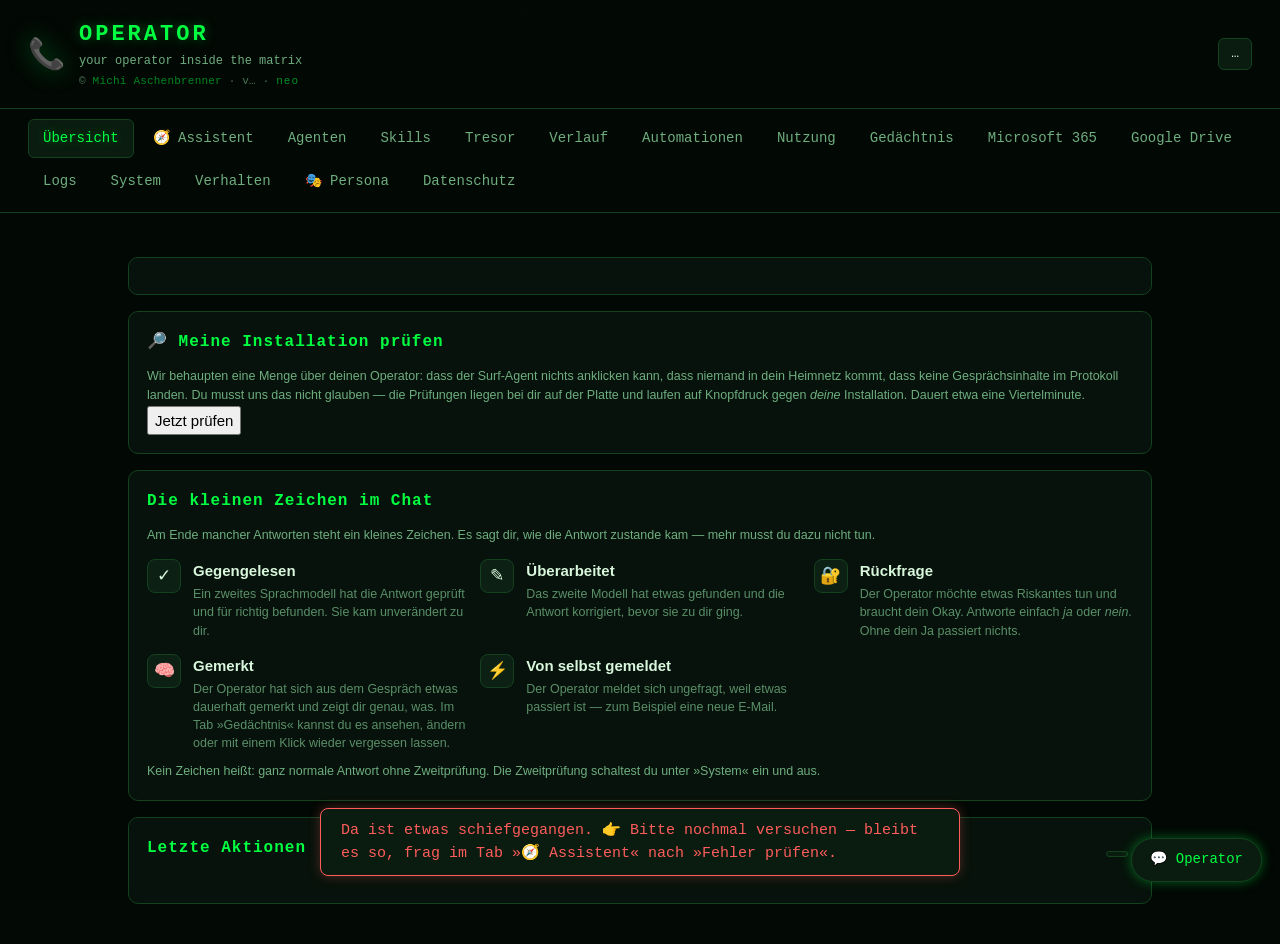
==== commit 62d551ae: "Block 1: Kontext fuer proaktive Meldungen (#132), Rueckfrage-Stufen (#127), Updater-Flag (#128), MS-" ====
--- a/dashboard/static/index.html
+++ b/dashboard/static/index.html
@@ -318,6 +318,15 @@
       </div>
       <p class="small muted" id="retention-last"></p>
     </div>
+    <div class="card" id="rueckfragen-card">
+      <h2>🙋 Wie oft soll ich nachfragen?</h2>
+      <p class="small">Bevor dein Operator etwas tut, das Schaden anrichten oder nach außen
+        wirken könnte, fragt er dich. Wie streng er dabei ist, bestimmst du.</p>
+      <div id="rueckfragen-optionen"></div>
+      <p class="small muted">Ganz abschalten geht bewusst nicht. In <strong>jeder</strong>
+        Stufe fragt er weiterhin vor gefährlichen Befehlen (löschen, formatieren, Skripte
+        aus dem Netz) und vor jedem Zugriff auf seine eigenen Sicherheitsdateien.</p>
+    </div>
     <div id="privacy-tables"></div>
   </section>
 </main>
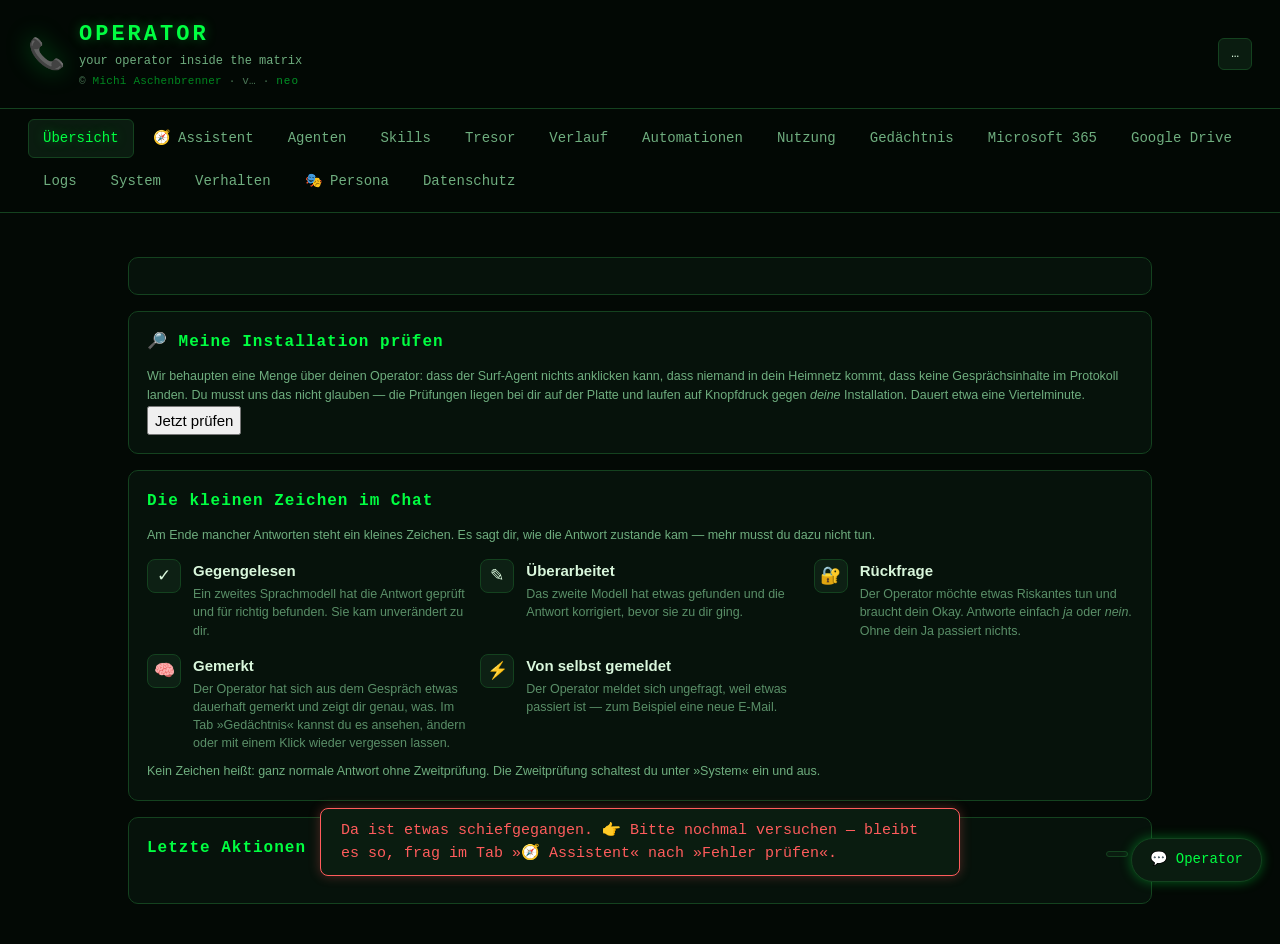
==== commit 0af70a1a: "Nachweis-Karte im Dashboard (#156): Bericht, Zeitraum, Export, Ketten-Ampel, Aufbewahrungsfrist (1.4" ====
--- a/dashboard/static/index.html
+++ b/dashboard/static/index.html
@@ -327,6 +327,38 @@
         Stufe fragt er weiterhin vor gefährlichen Befehlen (löschen, formatieren, Skripte
         aus dem Netz) und vor jedem Zugriff auf seine eigenen Sicherheitsdateien.</p>
     </div>
+    <!-- Nachweis (#146/#156): die Antwort auf »was hat das Ding getan?« —
+         derselbe Bericht wie im Chat, nur zum Ausdrucken und Weiterreichen. -->
+    <div class="card" id="nachweis-card">
+      <h2>🧾 Nachweis — was dein Operator getan hat</h2>
+      <p class="small">Hier steht, was er ausgeführt, was er dir vorgelegt und was er von
+        sich aus verweigert hat. <strong>Ohne Inhalte</strong> — keine Nachrichtentexte,
+        keine Zugangsdaten. Genau das, was ein Datenschutzbeauftragter sehen darf.</p>
+      <div class="row" style="gap:10px;align-items:center;margin:10px 0">
+        <label class="small">Zeitraum
+          <select id="nachweis-tage" onchange="loadNachweis()">
+            <option value="7">letzte 7 Tage</option>
+            <option value="30" selected>letzte 30 Tage</option>
+            <option value="90">letzte 90 Tage</option>
+            <option value="0">alles</option>
+          </select>
+        </label>
+        <button class="ghost" onclick="nachweisDownload()">Als Datei sichern</button>
+      </div>
+      <div id="nachweis-kette" class="small"></div>
+      <div id="nachweis-text" class="small">wird geladen …</div>
+      <p class="small muted" style="margin-top:12px">
+        Aufbewahrung:
+        <select id="nachweis-frist" onchange="nachweisFrist()">
+          <option value="30">30 Tage</option>
+          <option value="90">90 Tage</option>
+          <option value="180">180 Tage</option>
+          <option value="365">1 Jahr</option>
+        </select>
+        — danach wird automatisch gelöscht. Ein Protokoll, das ewig bleibt, löst ein
+        Problem und schafft ein neues.
+      </p>
+    </div>
     <div id="privacy-tables"></div>
   </section>
 </main>
